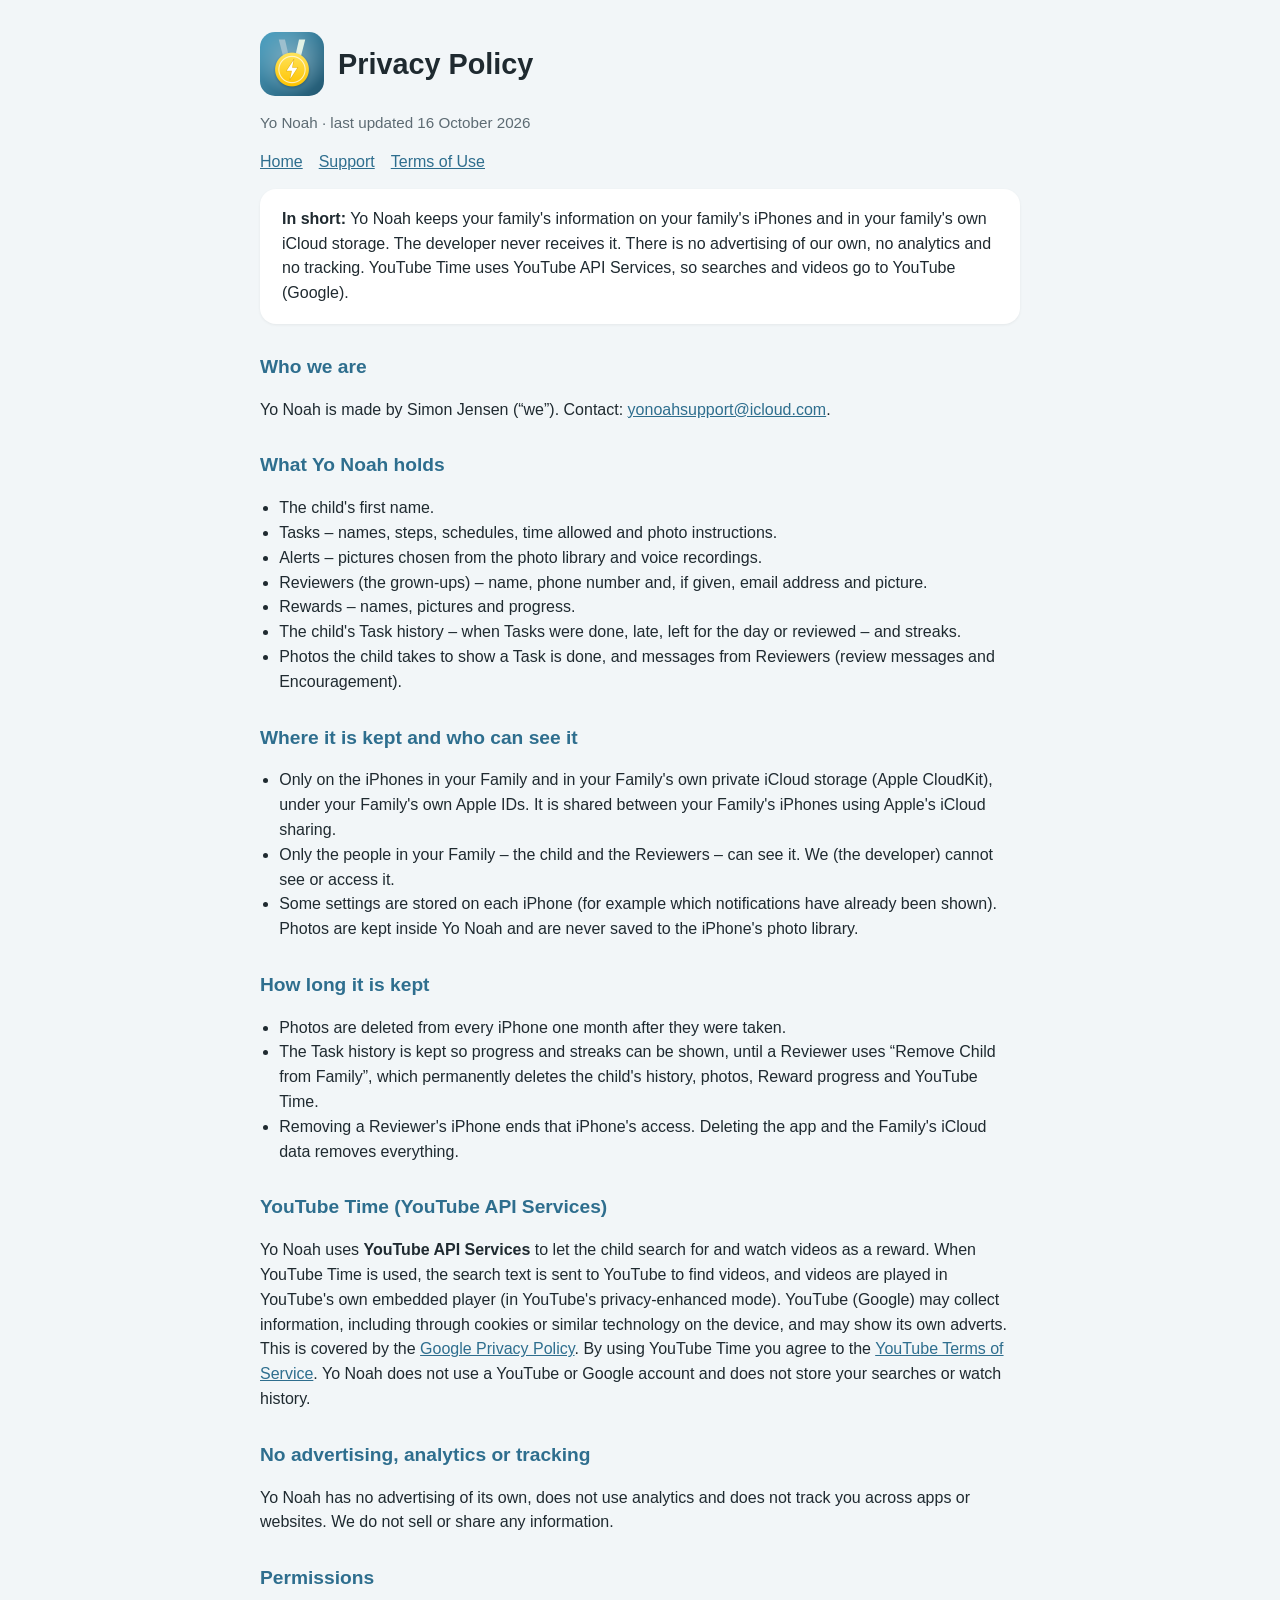
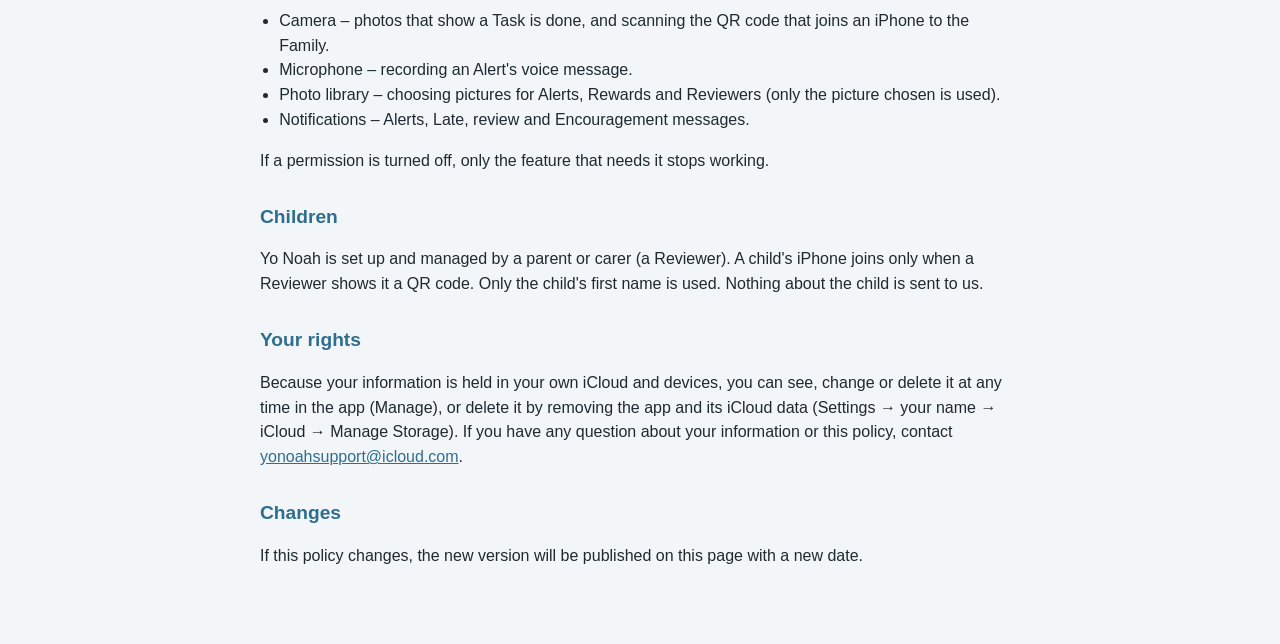
==== privacy.html @ b3bf35e0 "Add files via upload" ====
<!doctype html>
<html lang="en-GB"><head><meta charset="utf-8"><meta name="viewport" content="width=device-width,initial-scale=1">
<title>Yo Noah – Privacy Policy</title><link rel="stylesheet" href="style.css"></head>
<body><main>
<header><img src="icon.png" alt=""><h1>Privacy Policy</h1></header>
<p class="muted">Yo Noah · last updated 16 October 2026</p>
<nav><a href="index.html">Home</a><a href="support.html">Support</a><a href="terms.html">Terms of Use</a></nav>

<div class="card"><strong>In short:</strong> Yo Noah keeps your family's information on your family's iPhones and in your family's own iCloud storage. The developer never receives it. There is no advertising of our own, no analytics and no tracking. YouTube Time uses YouTube API Services, so searches and videos go to YouTube (Google).</div>

<h2>Who we are</h2>
<p>Yo Noah is made by Simon Jensen (“we”). Contact: <a href="mailto:yonoahsupport@icloud.com">yonoahsupport@icloud.com</a>.</p>

<h2>What Yo Noah holds</h2>
<ul>
<li>The child's first name.</li>
<li>Tasks – names, steps, schedules, time allowed and photo instructions.</li>
<li>Alerts – pictures chosen from the photo library and voice recordings.</li>
<li>Reviewers (the grown-ups) – name, phone number and, if given, email address and picture.</li>
<li>Rewards – names, pictures and progress.</li>
<li>The child's Task history – when Tasks were done, late, left for the day or reviewed – and streaks.</li>
<li>Photos the child takes to show a Task is done, and messages from Reviewers (review messages and Encouragement).</li>
</ul>

<h2>Where it is kept and who can see it</h2>
<ul>
<li>Only on the iPhones in your Family and in your Family's own private iCloud storage (Apple CloudKit), under your Family's own Apple IDs. It is shared between your Family's iPhones using Apple's iCloud sharing.</li>
<li>Only the people in your Family – the child and the Reviewers – can see it. We (the developer) cannot see or access it.</li>
<li>Some settings are stored on each iPhone (for example which notifications have already been shown). Photos are kept inside Yo Noah and are never saved to the iPhone's photo library.</li>
</ul>

<h2>How long it is kept</h2>
<ul>
<li>Photos are deleted from every iPhone one month after they were taken.</li>
<li>The Task history is kept so progress and streaks can be shown, until a Reviewer uses “Remove Child from Family”, which permanently deletes the child's history, photos, Reward progress and YouTube Time.</li>
<li>Removing a Reviewer's iPhone ends that iPhone's access. Deleting the app and the Family's iCloud data removes everything.</li>
</ul>

<h2>YouTube Time (YouTube API Services)</h2>
<p>Yo Noah uses <strong>YouTube API Services</strong> to let the child search for and watch videos as a reward. When YouTube Time is used, the search text is sent to YouTube to find videos, and videos are played in YouTube's own embedded player (in YouTube's privacy-enhanced mode). YouTube (Google) may collect information, including through cookies or similar technology on the device, and may show its own adverts. This is covered by the <a href="https://policies.google.com/privacy">Google Privacy Policy</a>. By using YouTube Time you agree to the <a href="https://www.youtube.com/t/terms">YouTube Terms of Service</a>. Yo Noah does not use a YouTube or Google account and does not store your searches or watch history.</p>

<h2>No advertising, analytics or tracking</h2>
<p>Yo Noah has no advertising of its own, does not use analytics and does not track you across apps or websites. We do not sell or share any information.</p>

<h2>Permissions</h2>
<ul>
<li>Camera – photos that show a Task is done, and scanning the QR code that joins an iPhone to the Family.</li>
<li>Microphone – recording an Alert's voice message.</li>
<li>Photo library – choosing pictures for Alerts, Rewards and Reviewers (only the picture chosen is used).</li>
<li>Notifications – Alerts, Late, review and Encouragement messages.</li>
</ul>
<p>If a permission is turned off, only the feature that needs it stops working.</p>

<h2>Children</h2>
<p>Yo Noah is set up and managed by a parent or carer (a Reviewer). A child's iPhone joins only when a Reviewer shows it a QR code. Only the child's first name is used. Nothing about the child is sent to us.</p>

<h2>Your rights</h2>
<p>Because your information is held in your own iCloud and devices, you can see, change or delete it at any time in the app (Manage), or delete it by removing the app and its iCloud data (Settings → your name → iCloud → Manage Storage). If you have any question about your information or this policy, contact <a href="mailto:yonoahsupport@icloud.com">yonoahsupport@icloud.com</a>.</p>

<h2>Changes</h2>
<p>If this policy changes, the new version will be published on this page with a new date.</p>
</main></body></html>
---- style.css ----
body{margin:0;background:#F2F6F8;color:#1F2A30;font-family:-apple-system,BlinkMacSystemFont,"Segoe UI",Helvetica,Arial,sans-serif;line-height:1.55}
main{max-width:760px;margin:0 auto;padding:32px 20px 60px}
header{display:flex;align-items:center;gap:14px;margin-bottom:8px}
header img{width:64px;height:64px;border-radius:15px}
h1{font-size:1.8rem;margin:0}
h2{font-size:1.2rem;margin:28px 0 8px;color:#2E6E8E}
.card{background:#fff;border-radius:16px;padding:18px 22px;margin:14px 0;box-shadow:0 1px 3px rgba(0,0,0,.06)}
a{color:#2E6E8E}
.muted{color:#5D6B73;font-size:.95rem}
nav a{margin-right:16px}
ul{padding-left:1.2rem}
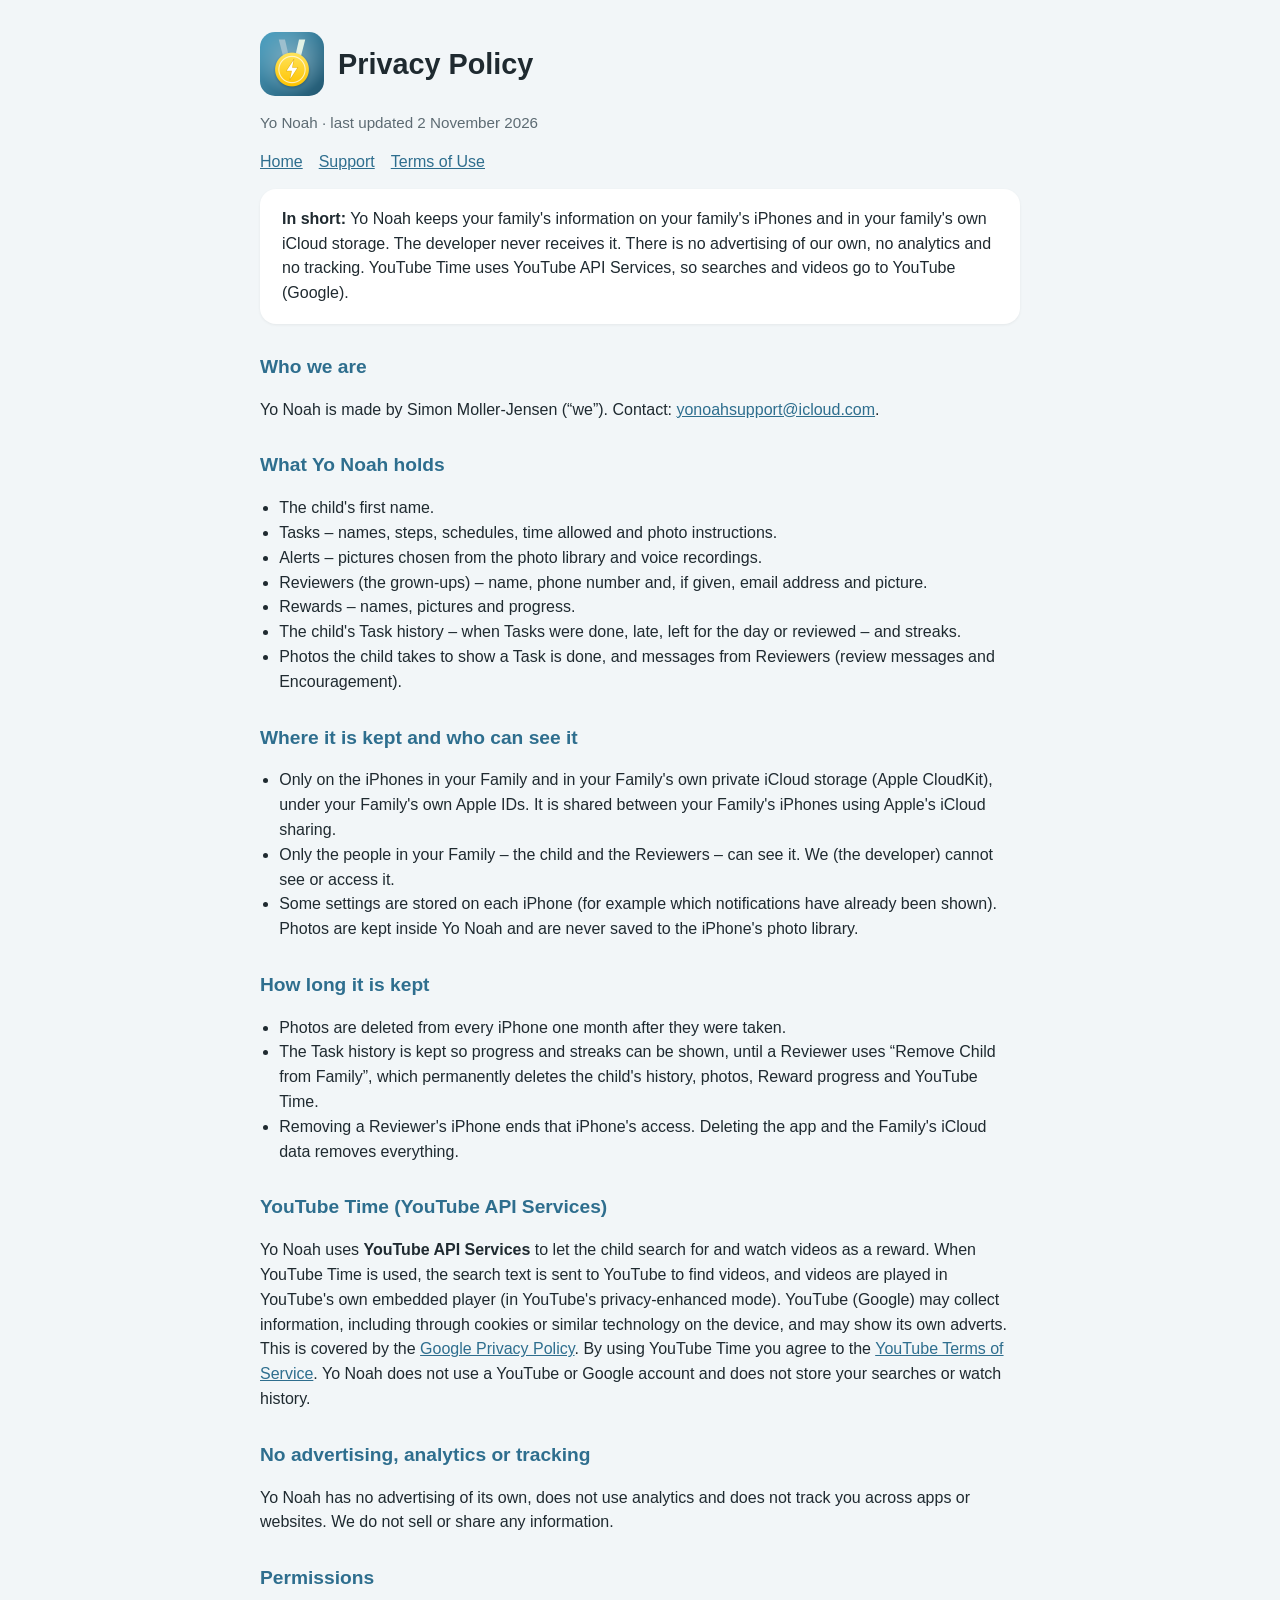
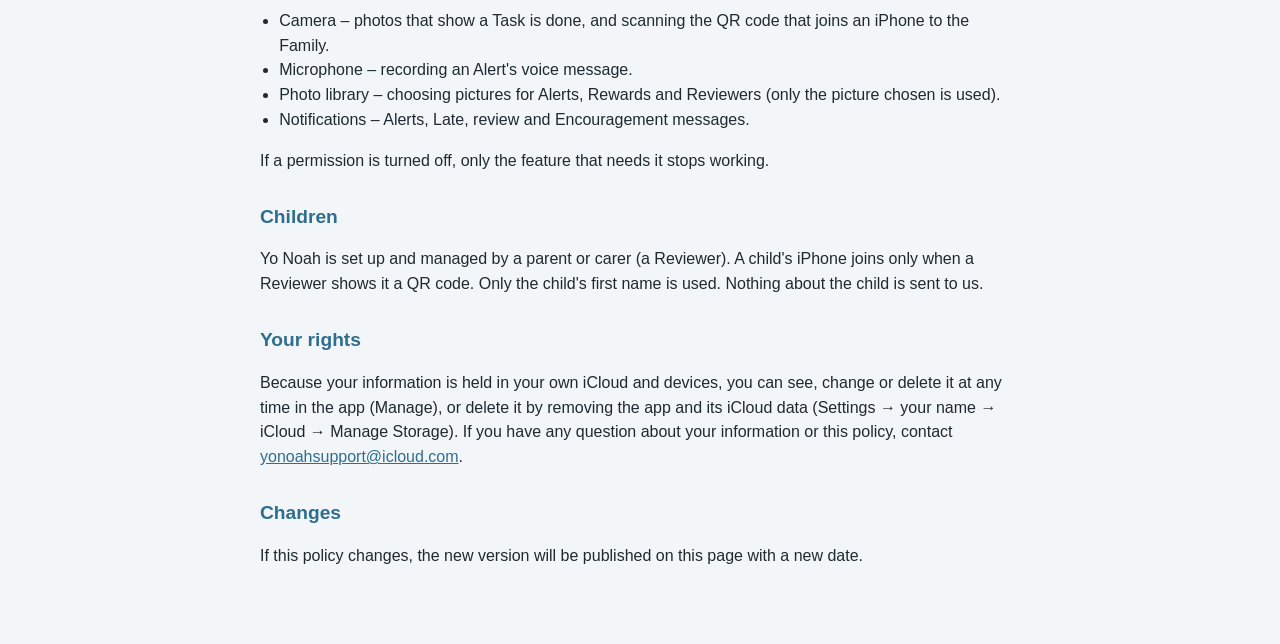
==== commit 0551091f: "Privacy update" ====
--- a/privacy.html
+++ b/privacy.html
@@ -3,13 +3,13 @@
 <title>Yo Noah – Privacy Policy</title><link rel="stylesheet" href="style.css"></head>
 <body><main>
 <header><img src="icon.png" alt=""><h1>Privacy Policy</h1></header>
-<p class="muted">Yo Noah · last updated 16 October 2026</p>
+<p class="muted">Yo Noah · last updated 2 November 2026</p>
 <nav><a href="index.html">Home</a><a href="support.html">Support</a><a href="terms.html">Terms of Use</a></nav>
 
 <div class="card"><strong>In short:</strong> Yo Noah keeps your family's information on your family's iPhones and in your family's own iCloud storage. The developer never receives it. There is no advertising of our own, no analytics and no tracking. YouTube Time uses YouTube API Services, so searches and videos go to YouTube (Google).</div>
 
 <h2>Who we are</h2>
-<p>Yo Noah is made by Simon Jensen (“we”). Contact: <a href="mailto:yonoahsupport@icloud.com">yonoahsupport@icloud.com</a>.</p>
+<p>Yo Noah is made by Simon Moller-Jensen (“we”). Contact: <a href="mailto:yonoahsupport@icloud.com">yonoahsupport@icloud.com</a>.</p>
 
 <h2>What Yo Noah holds</h2>
 <ul>
